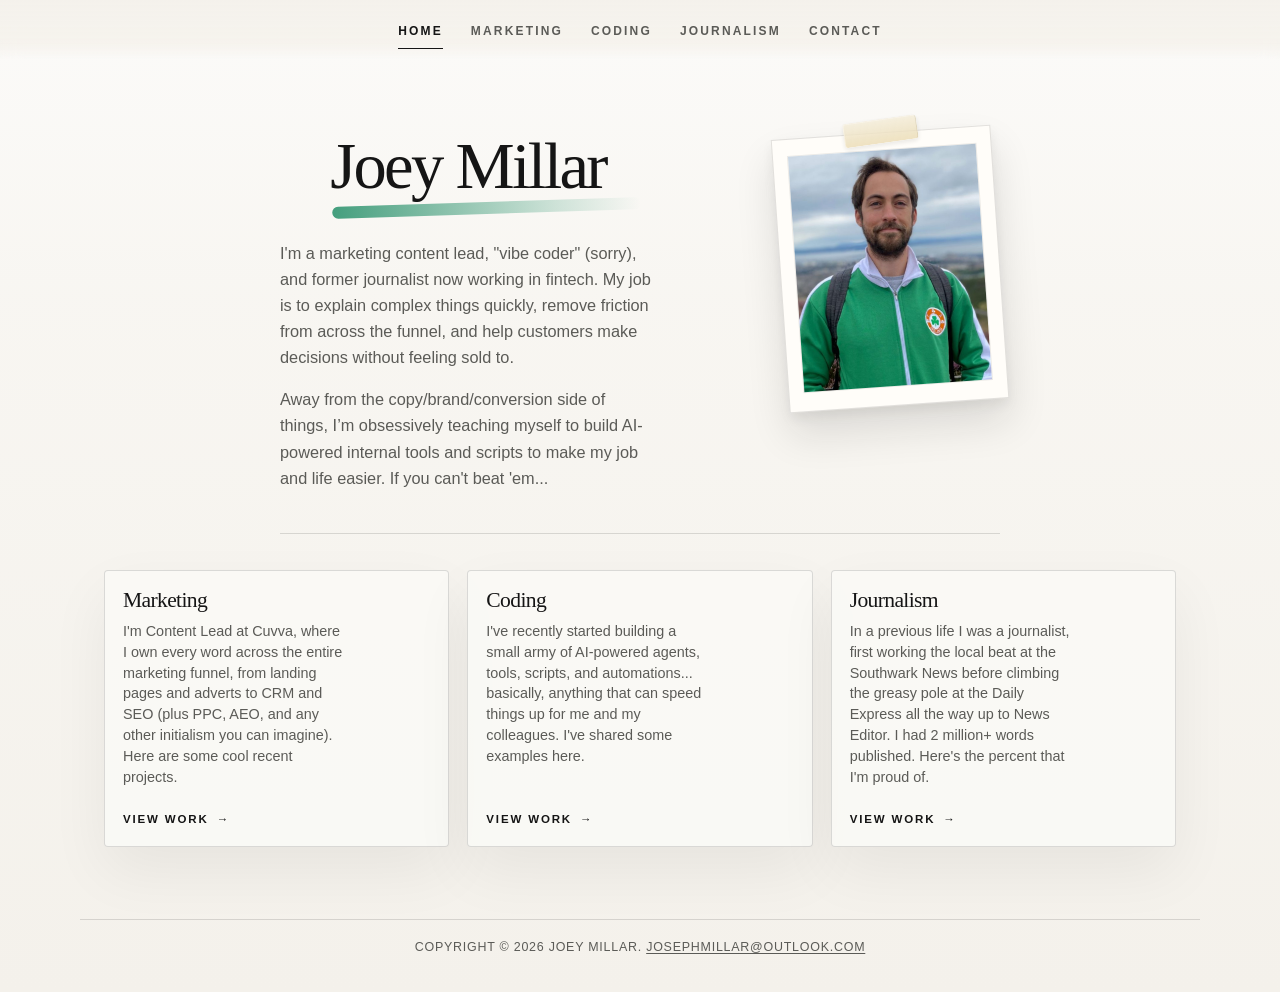
==== index.html @ 0e181f59 "Add TikTok portfolio card" ====
<!DOCTYPE html>
<html lang="en">
<head>
    <meta charset="UTF-8">
    <meta name="viewport" content="width=device-width, initial-scale=1.0">
    <meta name="description" content="Marketing content lead, writer, & former national news editor.">
    <meta name="author" content="Joey Millar">
    <title>Joey Millar | Marketing Content Lead, Writer, & Former National News Editor</title>
    <link rel="canonical" href="https://joeymillar.com/">
    <meta property="og:type" content="website">
    <meta property="og:site_name" content="Joey Millar">
    <meta property="og:title" content="Joey Millar | Marketing Content Lead, Writer, & Former National News Editor">
    <meta property="og:description" content="Marketing content lead, writer, & former national news editor.">
    <meta property="og:url" content="https://joeymillar.com/">
    <meta property="og:image" content="https://joeymillar.com/images/me.jpg">
    <meta name="twitter:card" content="summary_large_image">
    <meta name="twitter:title" content="Joey Millar | Marketing Content Lead, Writer, & Former National News Editor">
    <meta name="twitter:description" content="Marketing content lead, writer, & former national news editor.">
    <meta name="twitter:image" content="https://joeymillar.com/images/me.jpg">
    <link rel="icon" href="data:image/svg+xml,%3Csvg xmlns='http://www.w3.org/2000/svg' viewBox='0 0 64 64'%3E%3Ctext y='50' font-size='48'%3E%E2%9C%8D%EF%B8%8F%3C/text%3E%3C/svg%3E">
    <link rel="stylesheet" href="styles.css">
    <script type="application/ld+json">
        {
            "@context": "https://schema.org",
            "@type": "Person",
            "name": "Joey Millar",
            "url": "https://joeymillar.com/",
            "image": "https://joeymillar.com/images/me.jpg",
            "jobTitle": "Marketing content lead, writer, & former national news editor",
            "worksFor": {
                "@type": "Organization",
                "name": "Cuvva"
            },
            "sameAs": [
                "https://www.linkedin.com/in/josephmillar/"
            ]
        }
    </script>
</head>
<body class="page-subpage page-home">
    <nav class="landing-nav" aria-label="Primary">
        <button class="nav-toggle" type="button" aria-expanded="false" aria-controls="primary-nav-links">
            Menu
        </button>
        <div class="nav-links" id="primary-nav-links">
            <a href="index.html" class="home-nav-link-joey" aria-current="page">Home</a>
            <a href="marketing.html" class="home-nav-link-copywriting">Marketing</a>
            <a href="coding.html" class="home-nav-link-web-dev">Coding</a>
            <a href="journalism.html" class="home-nav-link-journalism">Journalism</a>
            <a href="contact.html" class="home-nav-link-contact">Contact</a>
        </div>
    </nav>
    <main class="page-shell">
        <section class="page-header content-copy">
            <div class="page-hero">
                <div class="page-hero-copy">
                    <h1>Joey Millar</h1>
                    <p>I'm a marketing content lead, "vibe coder" (sorry), and former journalist now working in fintech. My job is to explain complex things quickly, remove friction from across the funnel, and help customers make decisions without feeling sold to.</p>
                    <p>Away from the copy/brand/conversion side of things, I’m obsessively teaching myself to build AI-powered internal tools and scripts to make my job and life easier. If you can't beat 'em...</p>
                </div>
                <figure class="polaroid-card">
                    <img src="images/me.jpg" alt="Joey Millar smiling outdoors in a dark jacket" loading="lazy">
                </figure>
            </div>
        </section>
        <section class="content">
            <div class="tile-container">
                <a href="marketing.html" class="tile-copywriting">
                    <div class="tile-content">
                        <h2 class="tile-title">Marketing</h2>
                        <p class="tile-preview">I'm Content Lead at Cuvva, where I own every word across the entire marketing funnel, from landing pages and adverts to CRM and SEO (plus PPC, AEO, and any other initialism you can imagine). Here are some cool recent projects.</p>
                        <span class="tile-cta">View work</span>
                    </div>
                </a>
                <a href="coding.html" class="tile-web-dev">
                    <div class="tile-content">
                        <h2 class="tile-title">Coding</h2>
                        <p class="tile-preview">I've recently started building a small army of AI-powered agents, tools, scripts, and automations... basically, anything that can speed things up for me and my colleagues. I've shared some examples here.</p>
                        <span class="tile-cta">View work</span>
                    </div>
                </a>
                <a href="journalism.html" class="tile-journalism">
                    <div class="tile-content">
                        <h2 class="tile-title">Journalism</h2>
                        <p class="tile-preview">In a previous life I was a journalist, first working the local beat at the Southwark News before climbing the greasy pole at the Daily Express all the way up to News Editor. I had 2 million+ words published. Here's the percent that I'm proud of.</p>
                        <span class="tile-cta">View work</span>
                    </div>
                </a>
            </div>
        </section>
    </main>
    <footer class="site-footer">
        <p>Copyright © 2026 Joey Millar. <a href="mailto:josephmillar@outlook.com">josephmillar@outlook.com</a></p>
    </footer>
    <script src="script.js" defer></script>
</body>
</html>
---- styles.css ----
:root {
    --bg: #f4f1eb;
    --surface: rgba(244, 241, 235, 0.9);
    --panel: #fbfaf7;
    --text: #151515;
    --muted: #5b5b57;
    --line: rgba(21, 21, 21, 0.14);
    --line-strong: rgba(21, 21, 21, 0.3);
    --shadow: 0 24px 60px rgba(21, 21, 21, 0.06);
    --accent-red: #d93a2f;
    --accent-blue: #2764ff;
    --accent-green: #23945d;
    --accent-yellow: #d1ad22;
    --accent-purple: #7b4dff;
}

*,
*::before,
*::after {
    box-sizing: border-box;
}

html {
    scroll-behavior: smooth;
}

body {
    margin: 0;
    min-height: 100vh;
    font-family: "Avenir Next", "Helvetica Neue", Helvetica, Arial, sans-serif;
    color: var(--text);
    background:
        linear-gradient(180deg, rgba(255, 255, 255, 0.7) 0%, rgba(251, 250, 247, 0.55) 30%, rgba(244, 241, 235, 0.92) 100%),
        var(--bg);
    line-height: 1.6;
}

a {
    color: inherit;
}

p a {
    text-decoration-thickness: 1px;
    text-underline-offset: 0.14em;
}

a:focus-visible,
button:focus-visible {
    outline: 2px solid var(--text);
    outline-offset: 4px;
}

.scroll-banner-left,
.scroll-banner-right {
    display: none;
}

.container,
.page-shell,
.content,
.content-copy {
    width: min(1120px, calc(100% - 48px));
    margin: 0 auto;
}

.page-shell {
    padding: 132px 0 72px;
}

.content-copy {
    max-width: 720px;
}

.content {
    padding: 0;
}

.landing-nav {
    position: fixed;
    top: 0;
    left: 0;
    right: 0;
    display: flex;
    align-items: center;
    justify-content: center;
    gap: 28px;
    padding: 22px 24px 18px;
    background: linear-gradient(180deg, rgba(244, 241, 235, 0.96) 0%, rgba(244, 241, 235, 0.82) 75%, rgba(244, 241, 235, 0) 100%);
    backdrop-filter: blur(10px);
    z-index: 20;
}

.nav-toggle {
    display: none;
}

.nav-links {
    display: flex;
    align-items: center;
    justify-content: center;
    gap: 28px;
}

.landing-nav a {
    position: relative;
    font-size: 0.75rem;
    font-weight: 600;
    letter-spacing: 0.18em;
    text-transform: uppercase;
    text-decoration: none;
    color: var(--muted);
    transition: color 0.25s ease;
}

.landing-nav a::after {
    content: "";
    position: absolute;
    left: 0;
    bottom: -8px;
    width: 100%;
    height: 1px;
    background: var(--text);
    transform: scaleX(0);
    transform-origin: center;
    transition: transform 0.25s ease;
}

.landing-nav a:hover,
.landing-nav a[aria-current="page"] {
    color: var(--text);
}

.landing-nav a:hover::after,
.landing-nav a[aria-current="page"]::after {
    transform: scaleX(1);
}

h1 {
    margin: 0;
    font-family: "Iowan Old Style", "Palatino Linotype", "Book Antiqua", Palatino, Georgia, serif;
    font-size: clamp(3.6rem, 8vw, 7.5rem);
    font-weight: 400;
    line-height: 0.94;
    letter-spacing: -0.04em;
}

p {
    margin: 0;
    padding: 0;
    font-size: 1.02rem;
    color: var(--muted);
}

.page-header p + p {
    margin-top: 16px;
}

.tile-journalism,
.tile-copywriting,
.tile-web-dev {
    position: relative;
    overflow: hidden;
    border: 1px solid var(--line);
    border-radius: 4px;
    background: rgba(251, 250, 247, 0.82);
    text-decoration: none;
    transition: transform 0.28s ease, border-color 0.28s ease, box-shadow 0.28s ease, background 0.28s ease;
}

.tile-journalism::before,
.tile-copywriting::before,
.tile-web-dev::before {
    content: "";
    position: absolute;
    inset: 0;
    background: linear-gradient(135deg, rgba(255, 255, 255, 0.55), transparent 55%);
    opacity: 0;
    transition: opacity 0.28s ease;
    pointer-events: none;
}

.tile-journalism:hover,
.tile-copywriting:hover,
.tile-web-dev:hover {
    transform: translateY(-6px);
    border-color: var(--line-strong);
    box-shadow: 0 28px 70px rgba(21, 21, 21, 0.1);
    background: var(--panel);
}

.tile-journalism:hover::before,
.tile-copywriting:hover::before,
.tile-web-dev:hover::before {
    opacity: 1;
}

.page-header {
    padding-bottom: 42px;
    margin-bottom: 36px;
    border-bottom: 1px solid var(--line);
}

.page-hero {
    display: grid;
    grid-template-columns: minmax(0, 1.4fr) minmax(240px, 320px);
    gap: 24px;
    align-items: start;
}

.page-hero-copy {
    min-width: 0;
}

.polaroid-card {
    position: relative;
    align-self: start;
    justify-self: end;
    width: min(100%, 220px);
    margin: 0;
    padding: 16px 14px 18px;
    border: 1px solid rgba(21, 21, 21, 0.12);
    background: #fffdf9;
    box-shadow:
        0 22px 40px rgba(21, 21, 21, 0.12),
        0 6px 12px rgba(21, 21, 21, 0.06);
    transform: rotate(-3deg);
}

.polaroid-card img {
    display: block;
    width: 100%;
    aspect-ratio: 4 / 5;
    object-fit: cover;
    border: 1px solid rgba(21, 21, 21, 0.08);
}

.polaroid-card::before,
.polaroid-card::after {
    content: "";
    position: absolute;
    pointer-events: none;
}

.polaroid-card::before {
    top: -14px;
    left: 50%;
    width: 74px;
    height: 24px;
    border-radius: 3px;
    background:
        linear-gradient(180deg, rgba(255, 255, 255, 0.52), rgba(255, 255, 255, 0.08)),
        rgba(231, 213, 167, 0.78);
    border-left: 1px solid rgba(255, 255, 255, 0.42);
    border-right: 1px solid rgba(120, 106, 78, 0.14);
    box-shadow:
        0 1px 0 rgba(255, 255, 255, 0.32) inset,
        0 2px 5px rgba(21, 21, 21, 0.1);
    opacity: 0.95;
    transform: translateX(-50%) rotate(-4deg);
    pointer-events: none;
}

.polaroid-card::after {
    display: none;
}

.page-subpage h1 {
    position: relative;
    display: inline-block;
    font-size: clamp(2.8rem, 5.2vw, 4.6rem);
    line-height: 1.02;
    margin-bottom: 26px;
    padding-bottom: 14px;
    left: 50%;
    transform: translateX(-50%);
    text-align: center;
}

.page-subpage h1::after {
    content: "";
    position: absolute;
    left: 2px;
    bottom: 0;
    width: 112%;
    height: 12px;
    border-radius: 999px;
    opacity: 0.9;
    transform: rotate(-1.8deg);
}

.page-marketing h1::after {
    background: linear-gradient(90deg, rgba(217, 58, 47, 0.85), rgba(217, 58, 47, 0.18) 72%, transparent 100%);
}

.page-home h1::after {
    background: linear-gradient(90deg, rgba(26, 138, 98, 0.9), rgba(26, 138, 98, 0.22) 72%, transparent 100%);
}

.page-coding h1::after {
    background: linear-gradient(90deg, rgba(39, 100, 255, 0.85), rgba(39, 100, 255, 0.18) 72%, transparent 100%);
}

.page-journalism h1::after {
    background: linear-gradient(90deg, rgba(209, 173, 34, 0.9), rgba(209, 173, 34, 0.24) 72%, transparent 100%);
}

.page-contact h1::after {
    background: linear-gradient(90deg, rgba(123, 77, 255, 0.82), rgba(123, 77, 255, 0.18) 72%, transparent 100%);
}

.page-marketing .polaroid-card {
    transform: rotate(3deg);
}

.page-coding .polaroid-card {
    transform: rotate(-5deg);
}

.page-journalism .polaroid-card {
    transform: rotate(2.5deg);
}

.page-contact .polaroid-card {
    transform: rotate(4deg);
}

.page-home .polaroid-card {
    transform: rotate(-4deg);
}

.tile-container {
    display: grid;
    grid-template-columns: repeat(3, minmax(0, 1fr));
    gap: 18px;
}

.tile-journalism,
.tile-copywriting,
.tile-web-dev {
    display: flex;
    flex-direction: column;
    min-height: 430px;
    box-shadow: var(--shadow);
}

.page-home .tile-journalism,
.page-home .tile-copywriting,
.page-home .tile-web-dev {
    min-height: 170px;
}

.tile-web-dev-placeholder {
    cursor: default;
}

.tile-placeholder {
    cursor: default;
    background:
        linear-gradient(135deg, rgba(255, 255, 255, 0.62), rgba(251, 250, 247, 0.82)),
        rgba(251, 250, 247, 0.82);
}

.tile-placeholder:hover {
    transform: none;
    border-color: var(--line);
    box-shadow: var(--shadow);
    background:
        linear-gradient(135deg, rgba(255, 255, 255, 0.62), rgba(251, 250, 247, 0.82)),
        rgba(251, 250, 247, 0.82);
}

.tile-placeholder::before {
    opacity: 0;
}

.tile-placeholder .tile-image {
    filter: saturate(0.35) contrast(0.96);
}

.tile-placeholder:hover .tile-image {
    transform: none;
    filter: saturate(0.35) contrast(0.96);
}

.tile-image-wrapper {
    position: relative;
    overflow: hidden;
    border-bottom: 1px solid var(--line);
}

.tile-image {
    display: block;
    width: 100%;
    height: 220px;
    object-fit: cover;
    filter: saturate(0.85) contrast(1.02);
    transition: transform 0.45s ease, filter 0.45s ease;
}

.tile-journalism > .tile-image,
.tile-copywriting > .tile-image,
.tile-web-dev > .tile-image {
    border-bottom: 1px solid var(--line);
}

.tile-journalism:hover .tile-image,
.tile-copywriting:hover .tile-image,
.tile-web-dev:hover .tile-image {
    transform: scale(1.03);
    filter: saturate(0.95) contrast(1.05);
}

.tile-content {
    display: flex;
    flex: 1;
    flex-direction: column;
    justify-content: flex-start;
    gap: 14px;
    padding: 22px 20px 24px;
}

.page-home .tile-content {
    gap: 10px;
    padding: 18px 18px 18px;
}

.tile-meta {
    font-size: 0.72rem;
    font-weight: 700;
    letter-spacing: 0.16em;
    text-transform: uppercase;
    color: var(--muted);
}

.tile-title {
    margin: 0;
    font-family: "Iowan Old Style", "Palatino Linotype", "Book Antiqua", Palatino, Georgia, serif;
    font-size: 1.55rem;
    font-weight: 400;
    line-height: 1.08;
    letter-spacing: -0.03em;
    color: var(--text);
}

.page-home .tile-title {
    font-size: 1.35rem;
    line-height: 1.02;
}

.tile-preview {
    font-size: 0.95rem;
    line-height: 1.58;
}

.page-home .tile-preview {
    font-size: 0.9rem;
    line-height: 1.45;
    max-width: 28ch;
}

.tile-cta {
    margin-top: auto;
    display: inline-flex;
    align-items: center;
    padding-top: 12px;
    font-size: 0.72rem;
    font-weight: 700;
    letter-spacing: 0.16em;
    text-transform: uppercase;
    color: var(--text);
}

.tile-cta::after {
    content: "→";
    margin-left: 0.5rem;
    transition: transform 0.25s ease;
}

.tile-journalism:hover .tile-cta::after,
.tile-copywriting:hover .tile-cta::after,
.tile-web-dev:hover .tile-cta::after {
    transform: translateX(3px);
}

.tile-cta-button {
    display: inline-flex;
    align-items: center;
    justify-content: center;
    width: fit-content;
    min-height: 40px;
    margin-top: auto;
    margin-left: auto;
    margin-right: auto;
    padding: 0.58rem 0.9rem;
    border: 1px solid var(--line-strong);
    background: #ffffff;
    font-size: 0.72rem;
    font-weight: 700;
    letter-spacing: 0.16em;
    text-transform: uppercase;
    text-decoration: none;
    color: var(--text);
    transition: background 0.25s ease, color 0.25s ease, border-color 0.25s ease;
}

.tile-cta-button:hover,
.tile-cta-button:focus-visible {
    background: #f6f6f6;
    border-color: var(--line-strong);
    color: var(--text);
}

.under-construction-sign {
    position: absolute;
    top: 14px;
    right: 14px;
    width: 120px;
    opacity: 0.92;
    pointer-events: none;
}

.inline-button,
button {
    appearance: none;
    border: 1px solid var(--line-strong);
    border-radius: 0;
    background: #ffffff;
    color: var(--text);
    padding: 0.52rem 0.9rem;
    font: inherit;
    font-size: 0.9rem;
    letter-spacing: 0.06em;
    text-transform: uppercase;
    cursor: pointer;
    transition: background 0.25s ease, color 0.25s ease, border-color 0.25s ease;
}

.inline-button {
    display: inline-flex;
    align-items: center;
    justify-content: center;
    min-height: 0;
    padding: 0.22rem 0.48rem;
    font-size: 0.72rem;
    letter-spacing: 0.08em;
    vertical-align: baseline;
}

.inline-button:hover,
button:hover {
    background: #f6f6f6;
    color: var(--text);
}

.nav-logo-container {
    display: inline-flex;
    align-items: center;
    justify-content: center;
}

.nav-logo {
    width: 20px;
    height: 20px;
    object-fit: cover;
    filter: grayscale(1);
}

.site-footer {
    width: min(1120px, calc(100% - 48px));
    margin: 0 auto;
    padding: 0 0 34px;
}

.site-footer p {
    padding-top: 18px;
    border-top: 1px solid var(--line);
    font-size: 0.78rem;
    letter-spacing: 0.06em;
    text-transform: uppercase;
    text-align: center;
}

.site-footer a {
    text-decoration-thickness: 1px;
    text-underline-offset: 0.14em;
}

.article-shell {
    width: min(760px, calc(100% - 48px));
    margin: 0 auto;
    padding: 148px 0 72px;
}

.article-header {
    margin-bottom: 34px;
}

.article-kicker {
    margin: 0 0 14px;
    font-size: 0.76rem;
    font-weight: 700;
    letter-spacing: 0.18em;
    text-transform: uppercase;
    color: var(--muted);
}

.article-title {
    margin: 0;
    font-family: "Iowan Old Style", "Palatino Linotype", "Book Antiqua", Palatino, Georgia, serif;
    font-size: clamp(2.8rem, 6vw, 5rem);
    font-weight: 400;
    line-height: 0.98;
    letter-spacing: -0.04em;
}

.article-subtitle {
    margin-top: 18px;
    font-size: 1.18rem;
    line-height: 1.6;
    color: var(--muted);
}

.article-byline {
    display: flex;
    flex-wrap: wrap;
    gap: 10px 18px;
    margin-top: 26px;
    padding-top: 18px;
    border-top: 1px solid var(--line);
    font-size: 0.8rem;
    font-weight: 700;
    letter-spacing: 0.14em;
    text-transform: uppercase;
    color: var(--muted);
}

.article-hero,
.article-figure {
    margin: 0 0 34px;
}

.article-hero img,
.article-figure img {
    display: block;
    width: 100%;
    border: 1px solid var(--line);
    background: rgba(255, 255, 255, 0.7);
    box-shadow: var(--shadow);
}

.article-hero img {
    aspect-ratio: 16 / 10;
    object-fit: cover;
}

.article-figure img {
    aspect-ratio: 4 / 3;
    object-fit: cover;
}

.article-figure figcaption {
    margin-top: 10px;
    font-size: 0.9rem;
    line-height: 1.5;
    color: var(--muted);
}

.article-body {
    font-size: 1.08rem;
    line-height: 1.9;
    color: var(--text);
}

.article-body > p {
    color: var(--text);
}

.article-body > p + p,
.article-body > p + .article-figure,
.article-body > .article-figure + p {
    margin-top: 22px;
}

.article-body a {
    text-decoration-thickness: 1px;
    text-underline-offset: 0.14em;
}

.article-body strong {
    font-weight: 700;
}

@media (max-width: 960px) {
    .page-shell {
        padding-top: 122px;
    }

    .article-shell {
        padding-top: 132px;
    }

    .page-hero {
        grid-template-columns: minmax(0, 1fr) minmax(200px, 220px);
        gap: 18px;
    }

    .page-header {
        padding-bottom: 34px;
        margin-bottom: 30px;
    }

    .tile-container {
        grid-template-columns: 1fr;
        gap: 22px;
    }

    .tile-content {
        padding: 20px 18px 22px;
    }

    .tile-image {
        height: 210px;
    }
}

@media (max-width: 720px) {
    .container,
    .page-shell,
    .content,
    .content-copy {
        width: min(100% - 28px, 1120px);
    }

    .site-footer {
        width: min(100% - 28px, 1120px);
        padding-bottom: 28px;
    }

    .article-shell {
        width: min(100% - 28px, 760px);
        padding-top: 108px;
        padding-bottom: 56px;
    }

    .landing-nav {
        display: grid;
        grid-template-columns: 1fr;
        justify-items: stretch;
        gap: 12px;
        padding: 14px;
        background: rgba(244, 241, 235, 0.94);
        border-bottom: 1px solid rgba(21, 21, 21, 0.08);
    }

    .nav-toggle {
        display: inline-flex;
        align-items: center;
        justify-content: center;
        width: fit-content;
        justify-self: center;
        min-height: 44px;
        padding: 0.72rem 1rem;
        font-size: 0.72rem;
        font-weight: 700;
        letter-spacing: 0.14em;
        text-transform: uppercase;
    }

    .nav-links {
        display: none;
        flex-direction: column;
        align-items: stretch;
        gap: 4px;
        padding: 8px 0 2px;
    }

    .landing-nav.show-menu .nav-links {
        display: flex;
    }

    .landing-nav a {
        display: block;
        width: 100%;
        padding: 11px 0;
        font-size: 0.7rem;
        letter-spacing: 0.12em;
    }

    .landing-nav a::after {
        display: none;
    }

    .landing-nav a[aria-current="page"] {
        padding-left: 12px;
        color: var(--text);
    }

    .landing-nav a[aria-current="page"]::before {
        content: "";
        position: absolute;
        left: 0;
        top: 50%;
        width: 6px;
        height: 6px;
        border-radius: 999px;
        background: var(--text);
        transform: translateY(-50%);
    }

    .page-shell {
        padding-top: 96px;
        padding-bottom: 56px;
    }

    .page-hero {
        grid-template-columns: 1fr;
        gap: 18px;
    }

    .polaroid-card {
        display: block;
        order: -1;
        justify-self: center;
        width: min(165px, 46vw);
        padding: 12px 10px 14px;
        transform: rotate(-3deg);
        margin-bottom: 2px;
    }

    .polaroid-card::before {
        width: 58px;
        height: 20px;
        top: -11px;
    }

    .page-header {
        padding-bottom: 28px;
        margin-bottom: 24px;
    }

    h1 {
        font-size: clamp(2.65rem, 15vw, 4.1rem);
    }

    p {
        font-size: 0.97rem;
    }

    .tile-content {
        gap: 12px;
        padding: 18px 16px 20px;
    }

    .tile-journalism,
    .tile-copywriting,
    .tile-web-dev {
        min-height: auto;
    }

    .tile-image {
        height: 180px;
    }

    .tile-title {
        font-size: 1.4rem;
    }

    .page-journalism .tile-image {
        height: 156px;
    }

    .page-journalism .tile-content {
        gap: 8px;
    }

    .page-journalism .tile-preview {
        display: none;
    }

    button {
        width: 100%;
        justify-content: center;
    }

    .inline-button {
        width: auto;
        justify-content: center;
    }

}

@media (max-width: 520px) {
    .container,
    .page-shell,
    .content,
    .content-copy {
        width: min(100% - 22px, 1120px);
    }

    .site-footer {
        width: min(100% - 22px, 1120px);
        padding-bottom: 24px;
    }

    .article-shell {
        width: min(100% - 22px, 760px);
        padding-top: 98px;
        padding-bottom: 48px;
    }

    .landing-nav {
        padding: 12px 11px;
    }

    .page-shell {
        padding-top: 88px;
    }

    .page-subpage h1 {
        margin-bottom: 20px;
        padding-bottom: 10px;
    }

    .page-subpage h1::after {
        width: 108%;
        height: 10px;
    }

    .article-title {
        font-size: clamp(2.3rem, 10vw, 3.4rem);
    }

    .article-subtitle {
        font-size: 1.02rem;
    }

    .article-body {
        font-size: 1rem;
        line-height: 1.82;
    }

    .polaroid-card {
        width: min(148px, 52vw);
        padding: 10px 9px 12px;
    }

    .polaroid-card::before {
        width: 52px;
        height: 18px;
        top: -10px;
    }

    .tile-image {
        height: 168px;
    }

    .tile-title {
        font-size: 1.28rem;
    }

    .tile-preview,
    .page-home .tile-preview {
        max-width: none;
    }
}

@media (prefers-reduced-motion: reduce) {
    html {
        scroll-behavior: auto;
    }

    *,
    *::before,
    *::after {
        animation-duration: 0.01ms !important;
        animation-iteration-count: 1 !important;
        transition-duration: 0.01ms !important;
    }
}
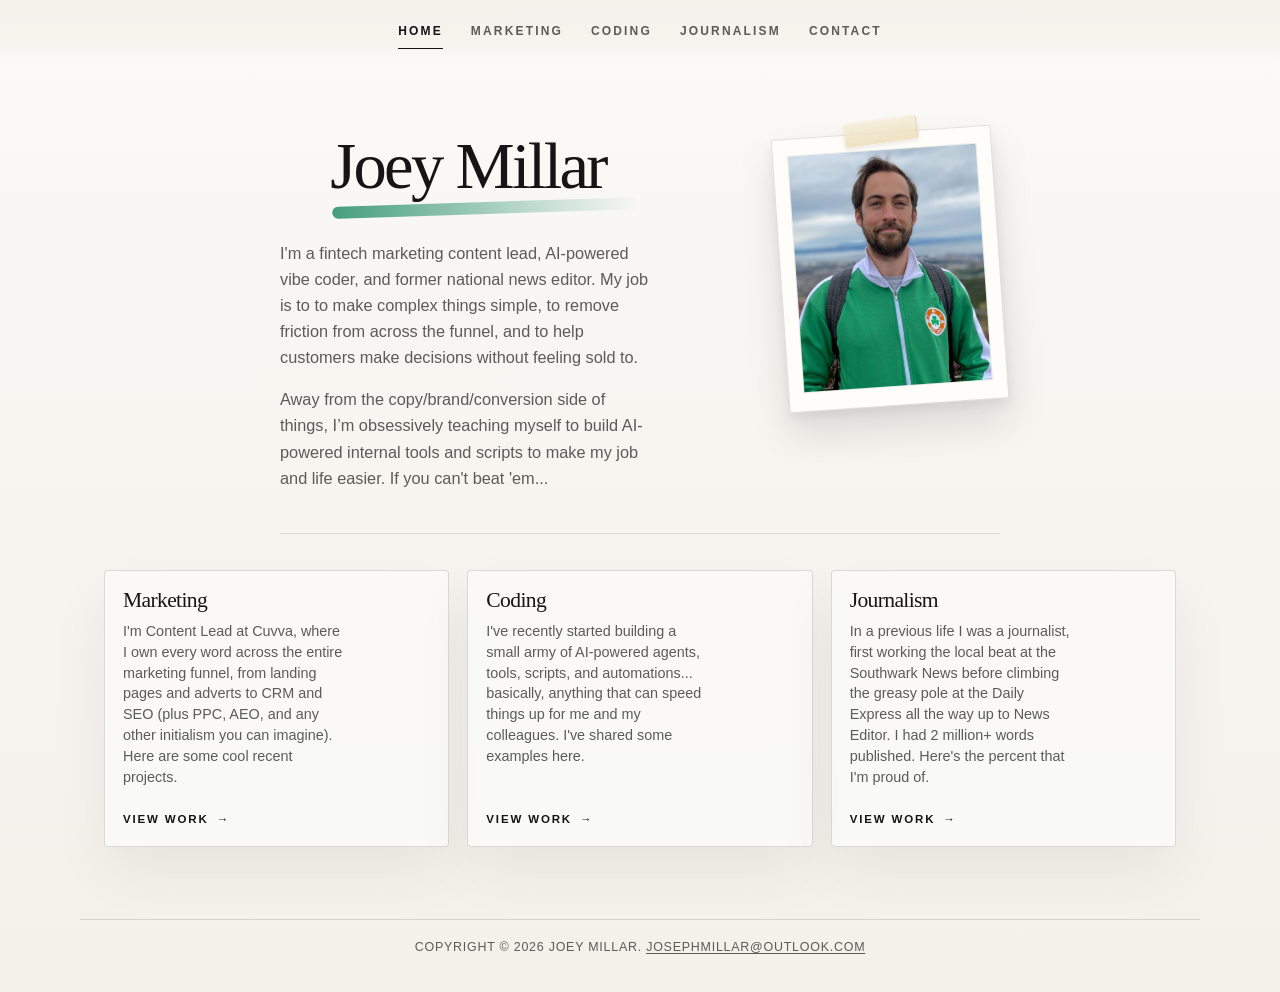
==== commit 01a56dd3: "minor edit to index" ====
--- a/index.html
+++ b/index.html
@@ -3,19 +3,19 @@
 <head>
     <meta charset="UTF-8">
     <meta name="viewport" content="width=device-width, initial-scale=1.0">
-    <meta name="description" content="Marketing content lead, writer, & former national news editor.">
+    <meta name="description" content="Marketing content lead, vibe coder, former national news editor.">
     <meta name="author" content="Joey Millar">
-    <title>Joey Millar | Marketing Content Lead, Writer, & Former National News Editor</title>
+    <title>Joey Millar | Marketing content lead, vibe coder, former national news editor</title>
     <link rel="canonical" href="https://joeymillar.com/">
     <meta property="og:type" content="website">
     <meta property="og:site_name" content="Joey Millar">
-    <meta property="og:title" content="Joey Millar | Marketing Content Lead, Writer, & Former National News Editor">
-    <meta property="og:description" content="Marketing content lead, writer, & former national news editor.">
+    <meta property="og:title" content="Joey Millar | Marketing content lead, vibe coder, former national news editor">
+    <meta property="og:description" content="Marketing content lead, vibe coder, former national news editor.">
     <meta property="og:url" content="https://joeymillar.com/">
     <meta property="og:image" content="https://joeymillar.com/images/me.jpg">
     <meta name="twitter:card" content="summary_large_image">
-    <meta name="twitter:title" content="Joey Millar | Marketing Content Lead, Writer, & Former National News Editor">
-    <meta name="twitter:description" content="Marketing content lead, writer, & former national news editor.">
+    <meta name="twitter:title" content="Joey Millar | Marketing content lead, vibe coder, former national news editor">
+    <meta name="twitter:description" content="Marketing content lead, vibe coder, former national news editor.">
     <meta name="twitter:image" content="https://joeymillar.com/images/me.jpg">
     <link rel="icon" href="data:image/svg+xml,%3Csvg xmlns='http://www.w3.org/2000/svg' viewBox='0 0 64 64'%3E%3Ctext y='50' font-size='48'%3E%E2%9C%8D%EF%B8%8F%3C/text%3E%3C/svg%3E">
     <link rel="stylesheet" href="styles.css">
@@ -26,7 +26,7 @@
             "name": "Joey Millar",
             "url": "https://joeymillar.com/",
             "image": "https://joeymillar.com/images/me.jpg",
-            "jobTitle": "Marketing content lead, writer, & former national news editor",
+            "jobTitle": "Marketing content lead, vibe coder, former national news editor",
             "worksFor": {
                 "@type": "Organization",
                 "name": "Cuvva"
@@ -55,7 +55,7 @@
             <div class="page-hero">
                 <div class="page-hero-copy">
                     <h1>Joey Millar</h1>
-                    <p>I'm a marketing content lead, "vibe coder" (sorry), and former journalist now working in fintech. My job is to explain complex things quickly, remove friction from across the funnel, and help customers make decisions without feeling sold to.</p>
+                    <p>I'm a fintech marketing content lead, AI-powered vibe coder, and former national news editor. My job is to to make complex things simple, to remove friction from across the funnel, and to help customers make decisions without feeling sold to.</p>
                     <p>Away from the copy/brand/conversion side of things, I’m obsessively teaching myself to build AI-powered internal tools and scripts to make my job and life easier. If you can't beat 'em...</p>
                 </div>
                 <figure class="polaroid-card">
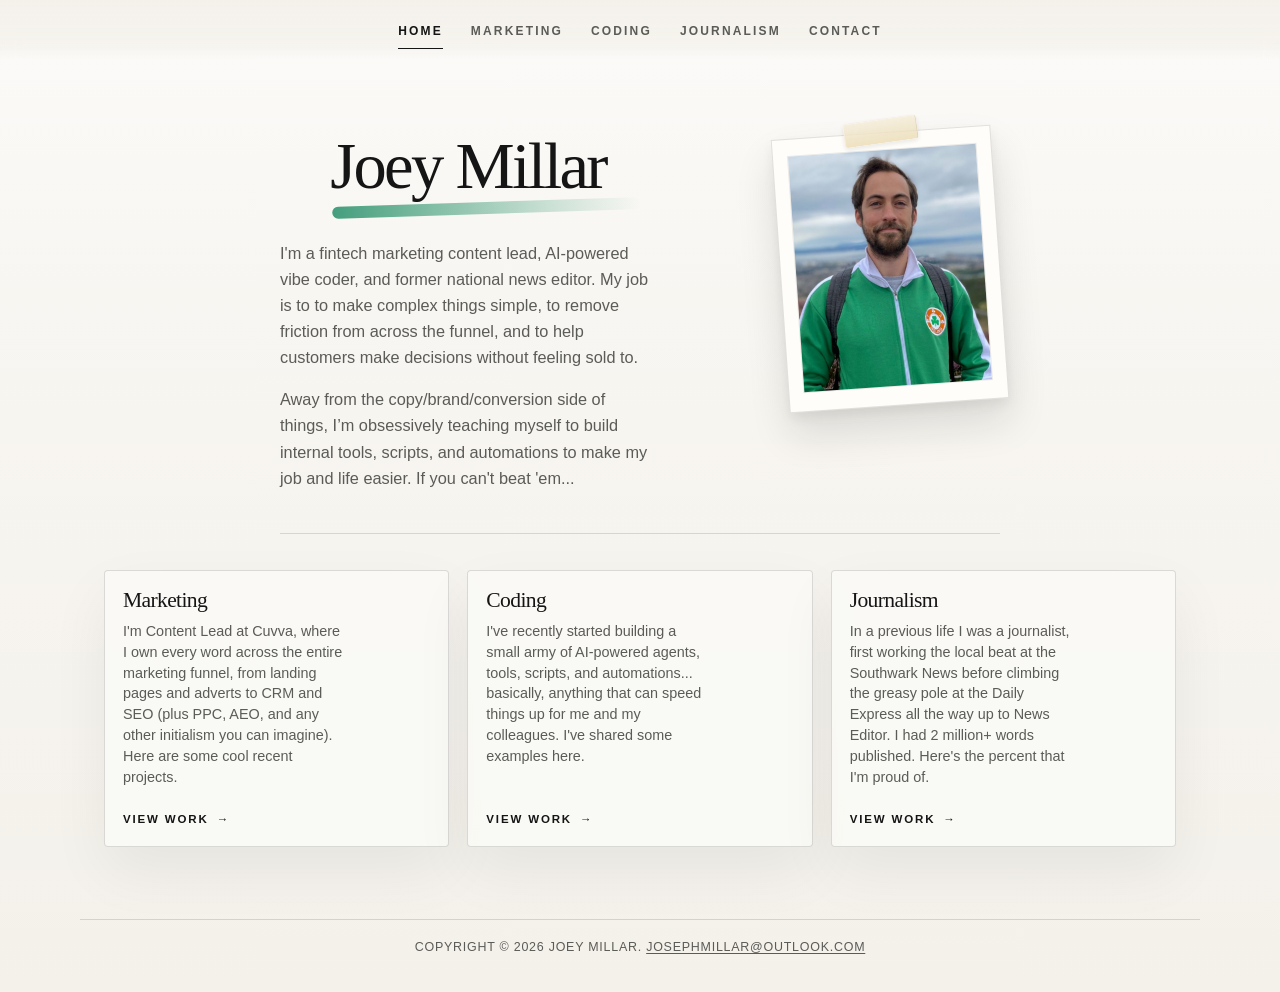
==== commit a70b10b6: "another copy edit for index" ====
--- a/index.html
+++ b/index.html
@@ -56,7 +56,7 @@
                 <div class="page-hero-copy">
                     <h1>Joey Millar</h1>
                     <p>I'm a fintech marketing content lead, AI-powered vibe coder, and former national news editor. My job is to to make complex things simple, to remove friction from across the funnel, and to help customers make decisions without feeling sold to.</p>
-                    <p>Away from the copy/brand/conversion side of things, I’m obsessively teaching myself to build AI-powered internal tools and scripts to make my job and life easier. If you can't beat 'em...</p>
+                    <p>Away from the copy/brand/conversion side of things, I’m obsessively teaching myself to build internal tools, scripts, and automations to make my job and life easier. If you can't beat 'em...</p>
                 </div>
                 <figure class="polaroid-card">
                     <img src="images/me.jpg" alt="Joey Millar smiling outdoors in a dark jacket" loading="lazy">
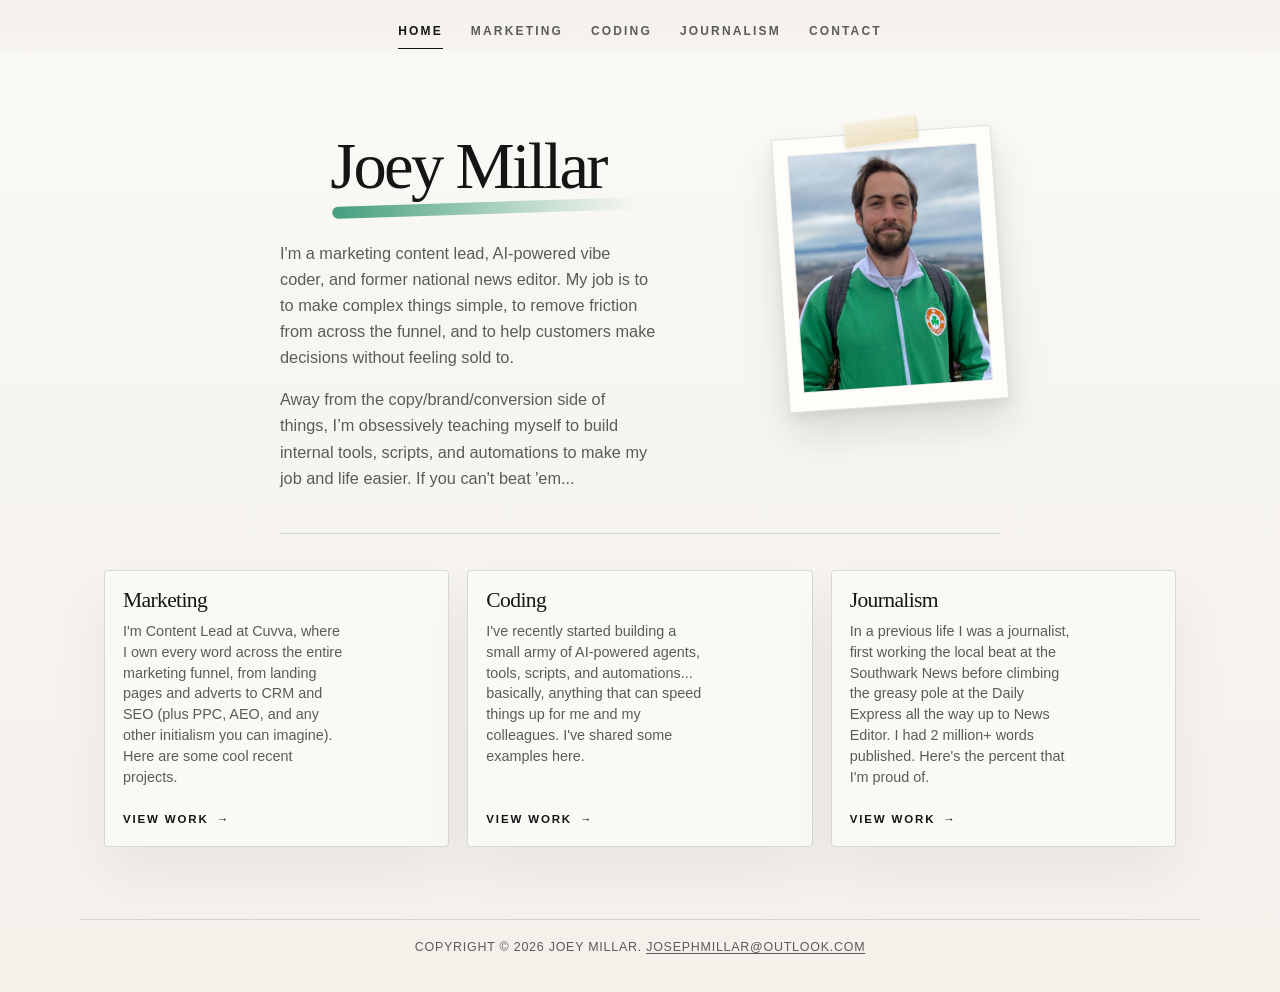
==== commit 5d046205: "removed fintech" ====
--- a/index.html
+++ b/index.html
@@ -55,7 +55,7 @@
             <div class="page-hero">
                 <div class="page-hero-copy">
                     <h1>Joey Millar</h1>
-                    <p>I'm a fintech marketing content lead, AI-powered vibe coder, and former national news editor. My job is to to make complex things simple, to remove friction from across the funnel, and to help customers make decisions without feeling sold to.</p>
+                    <p>I'm a marketing content lead, AI-powered vibe coder, and former national news editor. My job is to to make complex things simple, to remove friction from across the funnel, and to help customers make decisions without feeling sold to.</p>
                     <p>Away from the copy/brand/conversion side of things, I’m obsessively teaching myself to build internal tools, scripts, and automations to make my job and life easier. If you can't beat 'em...</p>
                 </div>
                 <figure class="polaroid-card">
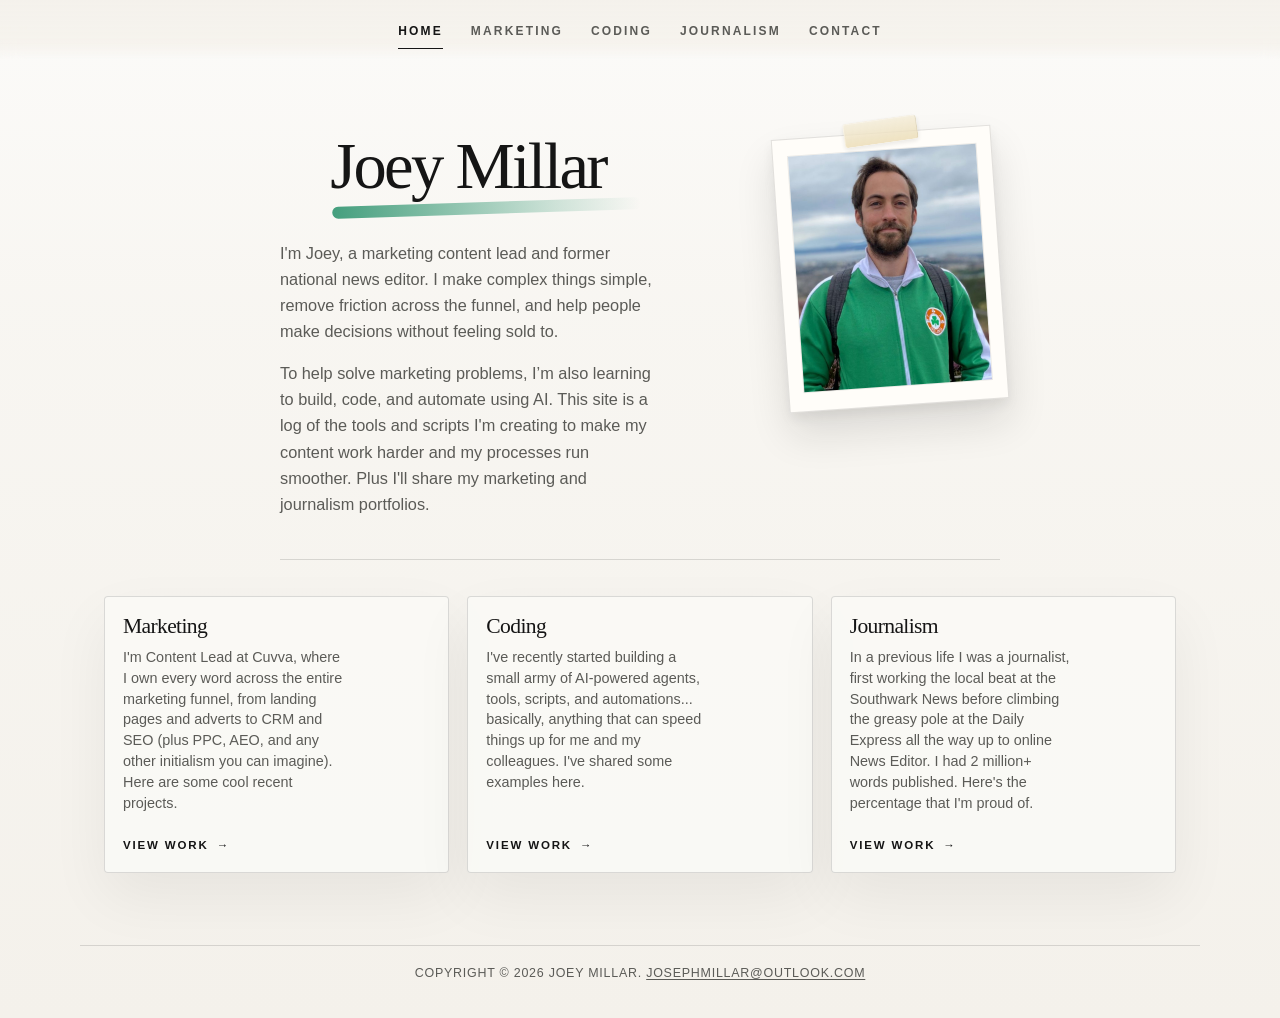
==== commit 25627157: "copy edits" ====
--- a/index.html
+++ b/index.html
@@ -55,8 +55,8 @@
             <div class="page-hero">
                 <div class="page-hero-copy">
                     <h1>Joey Millar</h1>
-                    <p>I'm a marketing content lead, AI-powered vibe coder, and former national news editor. My job is to to make complex things simple, to remove friction from across the funnel, and to help customers make decisions without feeling sold to.</p>
-                    <p>Away from the copy/brand/conversion side of things, I’m obsessively teaching myself to build internal tools, scripts, and automations to make my job and life easier. If you can't beat 'em...</p>
+                    <p>I'm Joey, a marketing content lead and former national news editor. I make complex things simple, remove friction across the funnel, and help people make decisions without feeling sold to.</p>
+                    <p>To help solve marketing problems, I’m also learning to build, code, and automate using AI. This site is a log of the tools and scripts I'm creating to make my content work harder and my processes run smoother. Plus I'll share my marketing and journalism portfolios.</p>
                 </div>
                 <figure class="polaroid-card">
                     <img src="images/me.jpg" alt="Joey Millar smiling outdoors in a dark jacket" loading="lazy">
@@ -82,7 +82,7 @@
                 <a href="journalism.html" class="tile-journalism">
                     <div class="tile-content">
                         <h2 class="tile-title">Journalism</h2>
-                        <p class="tile-preview">In a previous life I was a journalist, first working the local beat at the Southwark News before climbing the greasy pole at the Daily Express all the way up to News Editor. I had 2 million+ words published. Here's the percent that I'm proud of.</p>
+                        <p class="tile-preview">In a previous life I was a journalist, first working the local beat at the Southwark News before climbing the greasy pole at the Daily Express all the way up to online News Editor. I had 2 million+ words published. Here's the percentage that I'm proud of.</p>
                         <span class="tile-cta">View work</span>
                     </div>
                 </a>
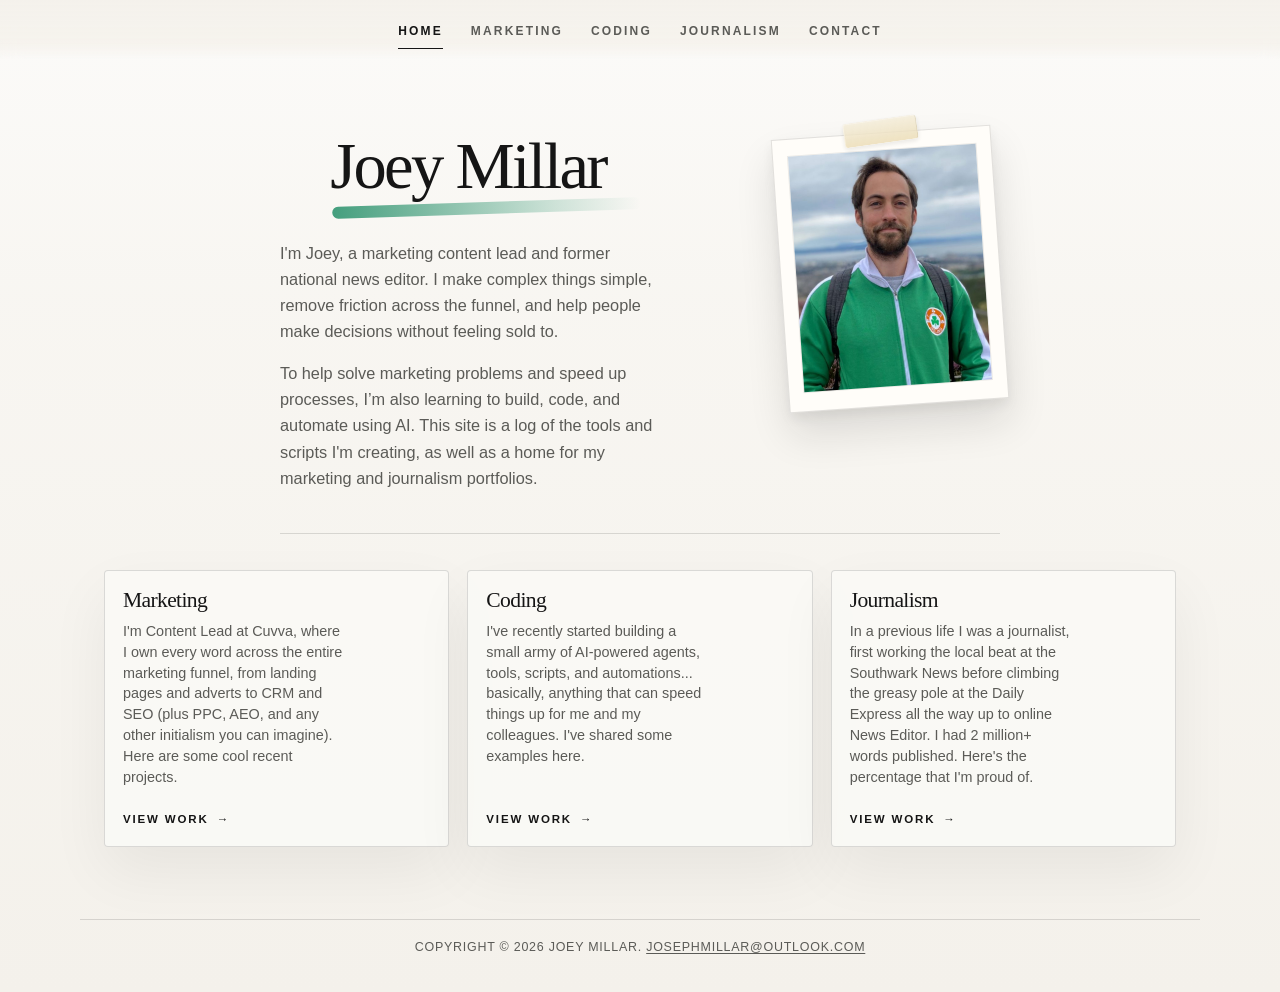
==== commit daf220e4: "copy" ====
--- a/index.html
+++ b/index.html
@@ -22,17 +22,26 @@
     <script type="application/ld+json">
         {
             "@context": "https://schema.org",
-            "@type": "Person",
-            "name": "Joey Millar",
-            "url": "https://joeymillar.com/",
-            "image": "https://joeymillar.com/images/me.jpg",
-            "jobTitle": "Marketing content lead, vibe coder, former national news editor",
-            "worksFor": {
-                "@type": "Organization",
-                "name": "Cuvva"
-            },
-            "sameAs": [
-                "https://www.linkedin.com/in/josephmillar/"
+            "@graph": [
+                {
+                    "@type": "WebSite",
+                    "name": "Joey Millar",
+                    "url": "https://joeymillar.com/"
+                },
+                {
+                    "@type": "Person",
+                    "name": "Joey Millar",
+                    "url": "https://joeymillar.com/",
+                    "image": "https://joeymillar.com/images/me.jpg",
+                    "jobTitle": "Marketing content lead, vibe coder, former national news editor",
+                    "worksFor": {
+                        "@type": "Organization",
+                        "name": "Cuvva"
+                    },
+                    "sameAs": [
+                        "https://www.linkedin.com/in/josephmillar/"
+                    ]
+                }
             ]
         }
     </script>
@@ -56,7 +65,7 @@
                 <div class="page-hero-copy">
                     <h1>Joey Millar</h1>
                     <p>I'm Joey, a marketing content lead and former national news editor. I make complex things simple, remove friction across the funnel, and help people make decisions without feeling sold to.</p>
-                    <p>To help solve marketing problems, I’m also learning to build, code, and automate using AI. This site is a log of the tools and scripts I'm creating to make my content work harder and my processes run smoother. Plus I'll share my marketing and journalism portfolios.</p>
+                    <p>To help solve marketing problems and speed up processes, I’m also learning to build, code, and automate using AI. This site is a log of the tools and scripts I'm creating, as well as a home for my marketing and journalism portfolios.</p>
                 </div>
                 <figure class="polaroid-card">
                     <img src="images/me.jpg" alt="Joey Millar smiling outdoors in a dark jacket" loading="lazy">
--- a/styles.css
+++ b/styles.css
@@ -165,19 +165,7 @@
     border-radius: 4px;
     background: rgba(251, 250, 247, 0.82);
     text-decoration: none;
-    transition: transform 0.28s ease, border-color 0.28s ease, box-shadow 0.28s ease, background 0.28s ease;
-}
-
-.tile-journalism::before,
-.tile-copywriting::before,
-.tile-web-dev::before {
-    content: "";
-    position: absolute;
-    inset: 0;
-    background: linear-gradient(135deg, rgba(255, 255, 255, 0.55), transparent 55%);
-    opacity: 0;
-    transition: opacity 0.28s ease;
-    pointer-events: none;
+    transition: transform 0.28s ease, border-color 0.28s ease, box-shadow 0.28s ease;
 }
 
 .tile-journalism:hover,
@@ -186,13 +174,6 @@
     transform: translateY(-6px);
     border-color: var(--line-strong);
     box-shadow: 0 28px 70px rgba(21, 21, 21, 0.1);
-    background: var(--panel);
-}
-
-.tile-journalism:hover::before,
-.tile-copywriting:hover::before,
-.tile-web-dev:hover::before {
-    opacity: 1;
 }
 
 .page-header {
@@ -350,39 +331,6 @@
     min-height: 170px;
 }
 
-.tile-web-dev-placeholder {
-    cursor: default;
-}
-
-.tile-placeholder {
-    cursor: default;
-    background:
-        linear-gradient(135deg, rgba(255, 255, 255, 0.62), rgba(251, 250, 247, 0.82)),
-        rgba(251, 250, 247, 0.82);
-}
-
-.tile-placeholder:hover {
-    transform: none;
-    border-color: var(--line);
-    box-shadow: var(--shadow);
-    background:
-        linear-gradient(135deg, rgba(255, 255, 255, 0.62), rgba(251, 250, 247, 0.82)),
-        rgba(251, 250, 247, 0.82);
-}
-
-.tile-placeholder::before {
-    opacity: 0;
-}
-
-.tile-placeholder .tile-image {
-    filter: saturate(0.35) contrast(0.96);
-}
-
-.tile-placeholder:hover .tile-image {
-    transform: none;
-    filter: saturate(0.35) contrast(0.96);
-}
-
 .tile-image-wrapper {
     position: relative;
     overflow: hidden;
@@ -396,6 +344,14 @@
     object-fit: cover;
     filter: saturate(0.85) contrast(1.02);
     transition: transform 0.45s ease, filter 0.45s ease;
+}
+
+.tile-sprite-image {
+    box-sizing: border-box;
+    padding: 70px 24px;
+    object-fit: contain;
+    image-rendering: pixelated;
+    background: #f1eee7;
 }
 
 .tile-journalism > .tile-image,
